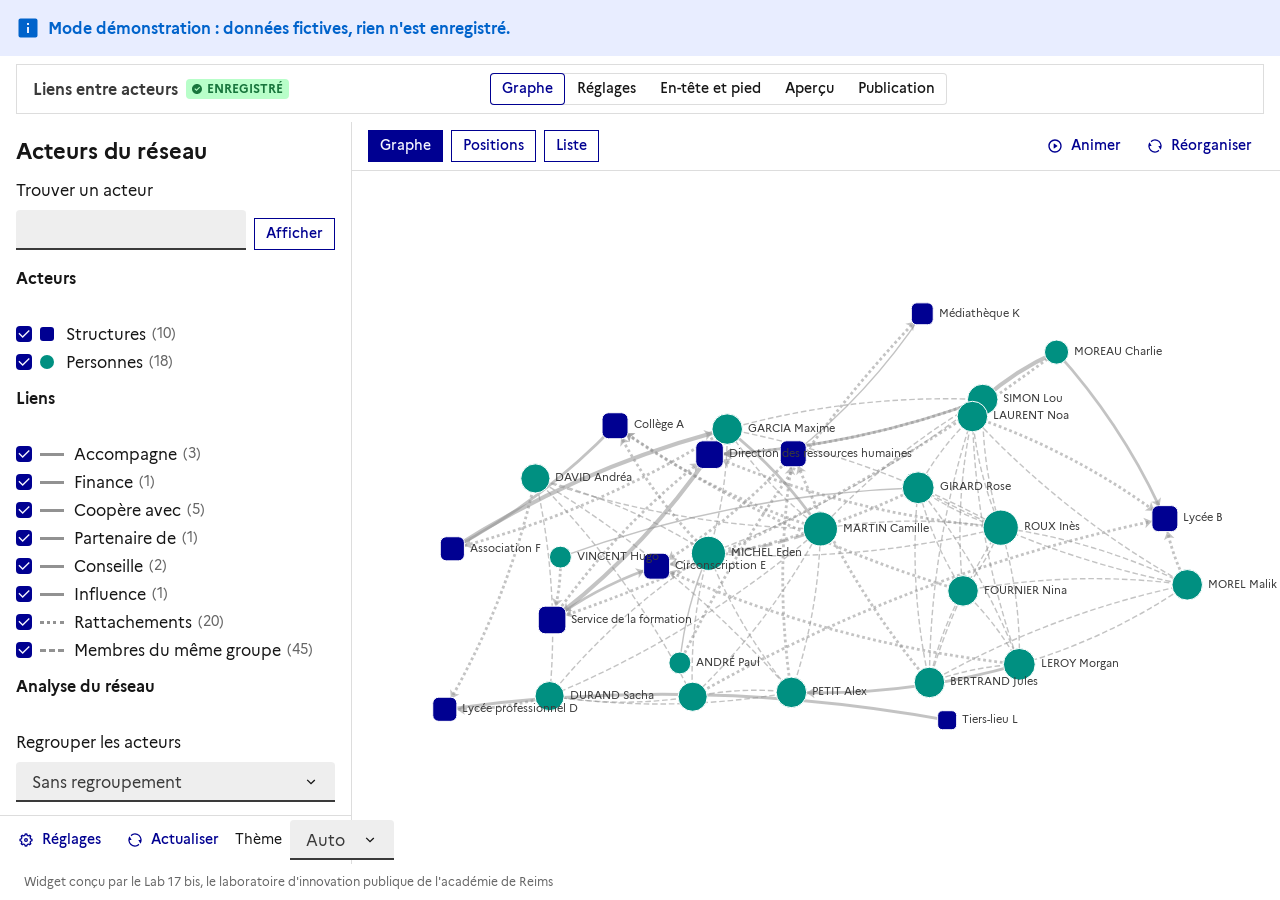
==== v1/index.html @ 30cc1d92 "Publication : adresse à identifiant long refusée avec explication Co-Authored-By: Claude Sonnet 5.5 " ====
<!DOCTYPE html>
<html lang="fr" data-fr-theme="light">
<head>
  <meta charset="utf-8">
  <meta http-equiv="Content-Security-Policy" content="default-src 'self'; script-src 'self' 'unsafe-eval' https://docs.getgrist.com; style-src 'self' 'unsafe-inline' https://cdn.jsdelivr.net; img-src 'self' data: blob: https:; font-src 'self' data: https://cdn.jsdelivr.net; connect-src 'self' https: http://localhost:* http://127.0.0.1:*; frame-src 'self' https:; worker-src 'self' blob:; object-src 'none'; base-uri 'none'; form-action 'self'">
  <meta name="viewport" content="width=device-width, initial-scale=1">
  <title>Liens entre acteurs</title>
  <link rel="stylesheet" href="vendor/dsfr/dsfr.min.css">
  <link rel="stylesheet" href="vendor/dsfr/utility/icons/icons.min.css">
  <link rel="stylesheet" href="commun/page.css?v=2">
  <link rel="stylesheet" href="commun/configuration.css?v=7">
  <link rel="stylesheet" href="commun/grist-public.css?v=1">
  <link rel="stylesheet" href="css/app.css?v=4">
  <script src="https://docs.getgrist.com/grist-plugin-api.js"></script>
</head>
<body>
  <a class="fr-link gg-evitement" href="#gg-panneau">Aller au panneau des acteurs</a>
  <div id="entete"></div>
  <div id="gg-demo" class="fr-notice fr-notice--info" hidden>
    <div class="gg-marge">
      <div class="fr-notice__body">
        <p class="fr-notice__title">Mode démonstration : données fictives, rien n'est enregistré.</p>
      </div>
    </div>
  </div>
  <div id="gg-coque"></div>
  <main class="gg-cadre">
    <div class="gg-cote">
      <div id="gg-panneau" class="gg-panneau" tabindex="-1"><p>Chargement…</p></div>
      <div class="gg-pied">
        <button type="button" class="fr-btn fr-btn--sm fr-btn--tertiary-no-outline fr-icon-settings-5-line fr-btn--icon-left" id="gg-reglages" data-ecriture>Réglages</button>
        <button type="button" class="fr-btn fr-btn--sm fr-btn--tertiary-no-outline fr-icon-refresh-line fr-btn--icon-left" id="gg-actualiser">Actualiser</button>
        <label class="fr-label gg-theme-label" for="gg-theme">Thème</label>
        <select class="fr-select fr-select--sm gg-theme" id="gg-theme">
          <option value="auto">Auto</option>
          <option value="light">Clair</option>
          <option value="dark">Sombre</option>
        </select>
      </div>
    </div>
    <div class="gg-principal">
      <div class="gg-barre">
        <div class="gg-vues" role="group" aria-label="Vue">
          <button type="button" class="fr-btn fr-btn--sm" data-vue="graphe" aria-pressed="true">Graphe</button>
          <button type="button" class="fr-btn fr-btn--sm fr-btn--secondary" data-vue="positions" aria-pressed="false">Positions</button>
          <button type="button" class="fr-btn fr-btn--sm fr-btn--secondary" data-vue="liste" aria-pressed="false">Liste</button>
        </div>
        <div class="gg-mouvement">
          <p id="gg-statut" class="fr-text--xs gg-statut" aria-live="polite"></p>
          <button type="button" class="fr-btn fr-btn--sm fr-btn--tertiary-no-outline fr-icon-play-line fr-btn--icon-left" id="gg-animer" aria-pressed="false">Animer</button>
          <button type="button" class="fr-btn fr-btn--sm fr-btn--tertiary-no-outline fr-icon-refresh-line fr-btn--icon-left" id="gg-reorganiser" title="Recalculer la disposition du graphe">Réorganiser</button>
        </div>
      </div>
      <div id="gg-info" class="gg-info"></div>
      <div id="gg-graphe" class="gg-graphe" role="img" aria-label="Graphe des liens entre acteurs. La vue Liste en donne le contenu sous forme de tableaux."></div>
      <div id="gg-liste" class="gg-liste" hidden></div>
    </div>
  </main>
  <div id="pied"></div>
  <script src="vendor/echarts/echarts.min.js"></script>
  <script src="vendor/echarts/langFR.js"></script>
  <script src="commun/page-dsfr.js?v=3"></script>
  <script src="commun/page-editeur.js?v=1"></script>
  <script src="commun/configuration.js?v=10"></script>
  <script src="commun/grist-public.js?v=1"></script>
  <script src="js/app.js?v=6"></script>
</body>
</html>
---- v1/commun/page.css ----
/* En-tête, pied de page et formulaire de réglage communs (questionnaire, catalogue, suivi-projet). */

.pd-entete .fr-header__operator img.pd-logo {
  display: block;
}

.pd-entete .pd-accueil {
  background-image: none;
}

.pd-pied-marques {
  display: flex;
  flex-wrap: wrap;
  align-items: center;
  gap: 1.5rem 2rem;
}

.pd-pied-marques .fr-logo {
  margin: 0;
}

.pd-pied {
  margin-top: 3rem;
}

/* Mention de l'auteur des widgets */
.pd-credit {
  flex-basis: 100%;
  margin: .5rem 0 0;
  font-size: .75rem;
  line-height: 1.25rem;
  color: var(--text-mention-grey);
}
.pd-pied--credit {
  margin-top: 1rem;
  padding: .5rem 1.5rem;
}
.pd-pied--credit .pd-credit { margin: 0; }
.pd-credit--seul { margin: 0; padding: .5rem 1.5rem; }
@media print { .pd-credit { color: #000; } }

/* Formulaire de réglage */
.pe-section {
  margin-top: 2rem;
  padding-top: 1rem;
  border-top: 1px solid var(--border-default-grey);
}

.pe-ligne {
  padding: 1rem;
  margin-bottom: 1rem;
  background: var(--background-alt-grey);
}

.pe-apercu {
  display: block;
  max-height: 5rem;
  max-width: 100%;
  width: auto;
  background: #fff;
  border: 1px solid var(--border-default-grey);
  padding: 0.25rem;
}

.pe-couleur {
  display: flex;
  align-items: center;
  gap: 1rem;
  margin-top: 0.5rem;
}

.pe-couleur input[type="color"] {
  width: 3rem;
  height: 2.5rem;
  border: 1px solid var(--border-default-grey);
  padding: 0;
}

.pe-vide {
  color: var(--text-mention-grey);
  margin: 0;
}

.pd-pied-sans-marque .fr-footer__content { flex-basis: 100%; max-width: 100%; margin-left: 0; }
---- v1/commun/configuration.css ----
/* Page de configuration commune (ConfigLab). */
.cl-barre { display: flex; flex-wrap: wrap; gap: .75rem 1rem; align-items: center; justify-content: space-between; padding: .5rem 1rem; margin-bottom: 1rem; background: var(--background-default-grey); border: 1px solid var(--border-default-grey); }
.cl-titre { display: flex; gap: .5rem; align-items: center; }
.cl-nom { margin: 0; font-weight: 700; }
.cl-barre .fr-segmented { margin: 0; }
.cl-barre .cl-actions { margin: 0; align-items: center; }
.cl-barre .cl-actions > li, .cl-barre .cl-actions .fr-btn { margin: 0; }
.cl-barre .cl-actions > li { padding: 0; display: flex; align-items: center; } /* bouton Enregistrer aligné sur la barre d'onglets (2026-11-27) */
.cl-barre .fr-segmented { margin-left: auto; margin-right: auto; } /* onglets toujours centrés */
.cl-message:empty { display: none; }
.cl-message { margin-bottom: 1rem; }
.cl-panneau { max-width: 48rem; padding: 1.5rem; background: var(--background-default-grey); border: 1px solid var(--border-default-grey); }
.cl-section[hidden] { display: none; }
.cl-code { font-family: ui-monospace, SFMono-Regular, Menlo, Consolas, monospace; font-size: .8125rem; }
.cl-apercu { border: 1px solid var(--border-default-grey); background: var(--background-default-grey); }
.cl-apercu .pd-pied { margin-top: 0; }
.cl-apercu__contenu { min-height: 8rem; }

/* Bouton d'accès à la configuration, placé en haut de l'outil (ajout 2026-11-24) */
.cl-acces { text-align: right; margin: .5rem 0; }
@media print { .cl-acces { display: none !important; } }

/* Onglet Vue : l'outil prend toute la place, sans les boutons d'enregistrement (ajout 2026-11-24) */
.cl-sur-vue .cl-actions { visibility: hidden; } /* place du bouton réservée : la barre ne saute plus (2026-11-27) */ /* la pastille « Enregistré » reste visible sur toutes les pages (2026-11-27) */
.cl-section[data-cl-section="vue"] { min-width: 0; }
---- v1/commun/grist-public.css ----
/* Mode public : lecture seule, aucune commande d'écriture ni de réglage. */
.gp-public .gp-ecriture,
.gp-public [data-ecriture],
.gp-public .cl-barre,
.gp-public .cl-actions {
  display: none !important;
}
/* Page intégrée dans un autre site : ni en-tête ni pied propres. */
.gp-integre #entete,
.gp-integre #pied,
.gp-integre .gp-hors-integre {
  display: none !important;
}
---- v1/css/app.css ----
/* Mise en page propre à grist-graphe. Les composants viennent du DSFR. */

html, body { height: 100%; }
body { background: var(--background-default-grey); color: var(--text-default-grey); display: flex; flex-direction: column; margin: 0; }
.gg-marge { padding-left: 1rem; padding-right: 1rem; }
.gg-evitement { position: absolute; left: -999px; }
.gg-evitement:focus { left: 1rem; top: .5rem; z-index: 2000; background: var(--background-default-grey); }

.gg-cadre { flex: 1; min-height: 0; display: grid; grid-template-columns: minmax(16rem, 22rem) 1fr; }
.gg-cote { display: flex; flex-direction: column; min-height: 0; border-right: 1px solid var(--border-default-grey); }
.gg-panneau { flex: 1; overflow-y: auto; padding: 1rem; }
.gg-panneau:focus { outline: none; }
.gg-principal { display: flex; flex-direction: column; min-height: 0; min-width: 0; }
.gg-barre { display: flex; flex-wrap: wrap; justify-content: space-between; align-items: center; gap: .5rem; padding: .5rem 1rem; border-bottom: 1px solid var(--border-default-grey); }
.gg-vues { display: flex; gap: .5rem; }
.gg-vues .fr-btn, .gg-barre > .fr-btn, .gg-mouvement .fr-btn { margin: 0; }
.gg-mouvement { display: flex; flex-wrap: wrap; align-items: center; gap: .25rem; margin-left: auto; }
.gg-statut { margin: 0 .5rem 0 0; color: var(--text-mention-grey); }
.gg-statut:empty { display: none; }
.gg-graphe { flex: 1; min-height: 20rem; }
.gg-liste { flex: 1; overflow: auto; padding: 1rem; }
.gg-info:empty { display: none; }
.gg-info { padding: .5rem 1rem 0; }
.gg-callout { margin: 1rem 0; }
.gg-legende-positions { margin: 0; color: var(--text-mention-grey); }
@media (max-width: 48em) {
  html, body { height: auto; }
  .gg-cadre { display: flex; flex-direction: column; }
  .gg-principal { order: 1; }
  .gg-graphe { height: 60vh; flex: none; }
  .gg-cote { order: 2; border-right: 0; border-top: 1px solid var(--border-default-grey); }
  .gg-panneau { overflow: visible; }
}

.gg-pied { display: flex; flex-wrap: nowrap; align-items: center; gap: .25rem; padding: .25rem .5rem; border-top: 1px solid var(--border-default-grey); }
.gg-pied .fr-btn { margin: 0; flex: none; }
.gg-theme-label { margin: 0 0 0 auto; font-size: .875rem; }
.gg-pied .fr-select { width: 6.5rem; margin: 0 0 0 .25rem; flex: none; }

.gg-titre { margin-bottom: .75rem; }
.gg-alerte { margin-bottom: 1rem; }
.gg-compte { color: var(--text-mention-grey); font-size: .875rem; font-weight: 400; }
.gg-trouver { display: flex; align-items: flex-end; gap: .5rem; margin-bottom: 1rem; }
.gg-trouver .fr-input-group { flex: 1; margin: 0; }
.gg-trouver .fr-btn { margin: 0; flex: none; }
.gg-filtre { margin-bottom: .5rem; }
.gg-filtre .fr-fieldset__legend { padding-bottom: .5rem; }
.gg-filtre .fr-fieldset__element { margin-bottom: .25rem; }
.gg-filtre .fr-label { display: flex; align-items: center; gap: .375rem; }
.gg-pastille { display: inline-block; flex: none; width: .875rem; height: .875rem; margin-right: .375rem; vertical-align: middle; }
.gg-pastille--circle { border-radius: 50%; }
.gg-pastille--roundRect { border-radius: 3px; }
.gg-pastille--diamond { transform: rotate(45deg) scale(.85); }
.gg-trait { display: inline-block; width: 1.5rem; border-top: 3px solid #929292; margin-right: .25rem; }
.gg-trait--dashed { border-top-style: dashed; }
.gg-trait--dotted { border-top-style: dotted; }
.gg-legende-types { list-style: none; padding: 0; margin: 0 0 1rem; font-size: .875rem; }
.gg-legende-types li { padding: .125rem 0; }
.gg-top { padding-left: 1.25rem; margin: 0; }
.gg-encart { margin-top: 1rem; padding: .75rem; background: var(--background-alt-blue-france); }

.gg-retour { margin-bottom: .5rem; }
.gg-fiche__cat { display: flex; align-items: center; font-size: .875rem; font-weight: 700; margin-bottom: .25rem; }
#gg-fiche-titre:focus, #gg-reglages-titre:focus { outline: 2px solid #0a76f6; outline-offset: 2px; }
.gg-infos { font-size: .875rem; margin: 0 0 1rem; padding: 0; }
.gg-infos dt { font-weight: 700; padding: 0; margin: 0; }
.gg-infos dd { margin: 0 0 .5rem; padding: 0; }
.gg-notes { display: grid; grid-template-columns: 1fr 1fr; gap: .5rem; }
.gg-notes .fr-select-group { margin: 0; }
.gg-type-lien { font-weight: 700; font-size: .875rem; margin: .75rem 0 .25rem; }
.gg-voisins { list-style: none; padding: 0; margin: 0; }
.gg-voisins li { display: flex; justify-content: space-between; align-items: center; gap: .5rem; padding: .125rem 0; border-bottom: 1px solid var(--border-default-grey); }
.gg-suppr { margin: 0; flex: none; }
.gg-details { margin-top: 1rem; border: 1px solid var(--border-default-grey); padding: .5rem .75rem; }
.gg-details summary { cursor: pointer; font-weight: 700; font-size: .875rem; color: var(--text-action-high-blue-france); }
.gg-form-lien { margin-top: .75rem; }
.gg-form-lien .fr-input-group, .gg-form-lien .fr-select-group { margin-bottom: .75rem; }
.gg-chemin { font-size: .875rem; margin: .75rem 0 .5rem; padding-left: 1.25rem; }

.gg-reglage-table { border-top: 1px solid var(--border-default-grey); padding: .5rem 0; }
.gg-reglage-cols { display: grid; grid-template-columns: 1fr 1fr; gap: .5rem; margin-top: .5rem; }
.gg-reglage-cols .fr-select-group, .gg-reglage-cols .fr-input-group { margin: 0; }
.gg-liste-vue .fr-table { margin-bottom: 1rem; }

/* Page de configuration unique : on masque ce que la barre de configuration fait déjà (ajout 2026-11-24) */
#gg-reglages-zone .gg-retour, #gg-reglages-zone #gg-reglages-titre, #gg-reglages-zone .gg-actions-reglages { display: none; }

/* Coque à onglets (ajout 2026-11-24) */
#gg-coque { flex: 1; min-height: 0; display: flex; flex-direction: column; }
#gg-coque > .cl-barre { margin: .5rem 1rem; flex: none; }
#gg-coque > .cl-message { flex: none; padding: 0 1rem; }
#gg-coque > .cl-section[data-cl-section="vue"]:not([hidden]) { flex: 1; min-height: 0; display: flex; }
#gg-coque > .cl-section[data-cl-section="vue"] > .gg-cadre { flex: 1; }
#gg-coque > .cl-section:not([data-cl-section="vue"]):not([hidden]) { padding: 0 1rem 1rem; overflow-y: auto; }

/* Page publique : lecture seule, aucune commande d'écriture. */
.gp-public [data-supprimer-lien],
.gp-public [data-retirer-participation],
.gp-public [data-action="ajouter-participation"],
.gp-public [data-action="ajouter-colonnes"],
.gp-public [data-action="creer-liens"],
.gp-public .gg-encart,
.gp-public details:has([data-form="lien"]),
.gp-public .fr-select-group:has([data-note]) {
  display: none !important;
}

/* Analyse du réseau : groupes à mettre en avant (ajout 2026-11-25) */
.gg-analyse .fr-select-group { margin-bottom: .5rem; }
.gg-analyse .fr-select-group .fr-label { display: block; }
.gg-groupes { margin: 0; }
.gg-groupes .fr-tag { max-width: 100%; }
.gg-groupes .gg-pastille { margin-right: .25rem; width: .75rem; height: .75rem; }
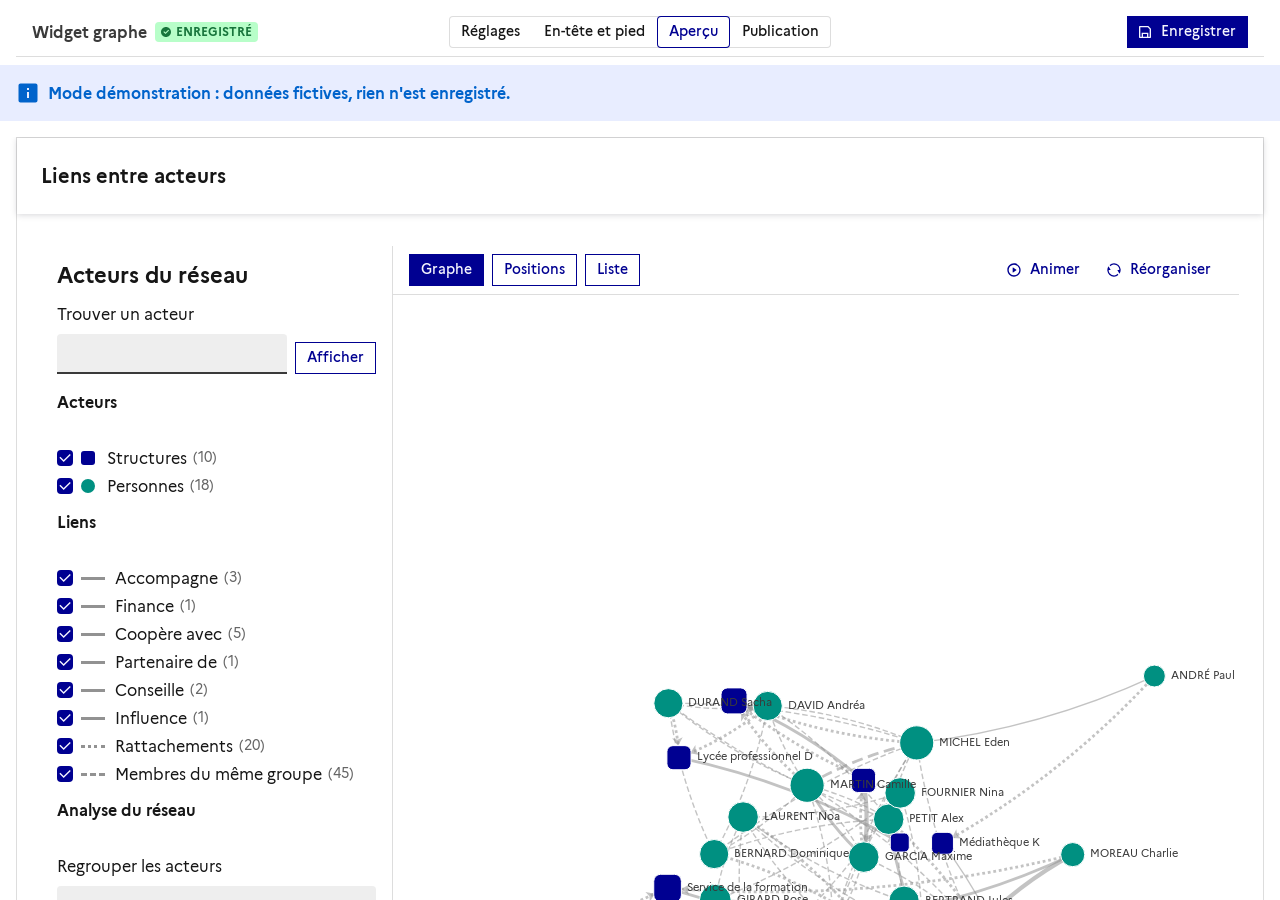
==== commit 64de3394: "Barre commune de l'éditeur et choix éditeur ou page d'usage par vue Grist Co-Authored-By: Claude Opu" ====
--- a/v1/index.html
+++ b/v1/index.html
@@ -8,7 +8,8 @@
   <link rel="stylesheet" href="vendor/dsfr/dsfr.min.css">
   <link rel="stylesheet" href="vendor/dsfr/utility/icons/icons.min.css">
   <link rel="stylesheet" href="commun/page.css?v=2">
-  <link rel="stylesheet" href="commun/configuration.css?v=7">
+  <link rel="stylesheet" href="commun/barre.css?v=1">
+  <link rel="stylesheet" href="commun/configuration.css?v=8">
   <link rel="stylesheet" href="commun/grist-public.css?v=1">
   <link rel="stylesheet" href="css/app.css?v=4">
   <script src="https://docs.getgrist.com/grist-plugin-api.js"></script>
@@ -61,8 +62,9 @@
   <script src="vendor/echarts/langFR.js"></script>
   <script src="commun/page-dsfr.js?v=3"></script>
   <script src="commun/page-editeur.js?v=1"></script>
-  <script src="commun/configuration.js?v=10"></script>
+  <script src="commun/barre.js?v=1"></script>
+  <script src="commun/configuration.js?v=11"></script>
   <script src="commun/grist-public.js?v=1"></script>
-  <script src="js/app.js?v=6"></script>
+  <script src="js/app.js?v=7"></script>
 </body>
 </html>
--- a/v1/commun/barre.css
+++ b/v1/commun/barre.css
@@ -0,0 +1,24 @@
+/* Barre commune de l'éditeur des widgets (BarreLab). Fichier partagé : même copie dans chaque dépôt. */
+.cl-barre { position: sticky; top: 0; z-index: 750; display: flex; flex-wrap: wrap; gap: .5rem 1rem; align-items: center; padding: .5rem 1rem; margin-bottom: 1rem; background: var(--background-default-grey); border-bottom: 1px solid var(--border-default-grey); }
+.cl-titre { display: flex; gap: .5rem; align-items: center; flex: 1 1 0; min-width: 12rem; }
+.cl-nom { margin: 0; font-weight: 700; }
+.cl-titre .fr-badge { margin: 0; }
+.cl-onglets { flex: 0 1 auto; display: flex; justify-content: center; }
+.cl-barre .fr-segmented { margin: 0; }
+.cl-actions { flex: 1 1 0; display: flex; gap: .5rem; justify-content: flex-end; align-items: center; min-width: 10rem; }
+.cl-actions .fr-btn { margin: 0; white-space: nowrap; }
+.cl-sous { flex: 1 0 100%; display: flex; justify-content: center; padding-top: .25rem; border-top: 1px solid var(--border-default-grey); }
+.cl-sous[hidden] { display: none; }
+
+/* Éditeur : l'en-tête et le pied de page du widget ne s'affichent que dans l'onglet Aperçu. */
+.cl-mode-editeur #entete, .cl-mode-editeur #pied { display: none; }
+
+/* Page d'usage : pas de barre ; un lien discret en bas de page rouvre l'éditeur. */
+.cl-mode-page .cl-barre, .cl-mode-page .cl-config, .cl-mode-page .cl-avis-apercu { display: none !important; }
+.cl-editer { display: none; margin: 1rem auto; max-width: 78rem; padding: 0 1rem; text-align: right; }
+.cl-mode-page .cl-editer { display: block; }
+@media print { .cl-barre, .cl-editer { display: none !important; } }
+
+/* Accès aux réglages : la barre suffit, les anciens liens et boutons « Réglages » ou « Configurer » de l'outil sont masqués. */
+a[href="#/reglages"], a[href="#reglages"], li:has(> a[href="#/reglages"]), #gc-reglages, #gg-reglages { display: none !important; }
+.cl-mode-page .ed-message .fr-alert--info, .cl-mode-page .ed-message .fr-alert--success { display: none; }
--- a/v1/commun/configuration.css
+++ b/v1/commun/configuration.css
@@ -1,25 +1,16 @@
-/* Page de configuration commune (ConfigLab). */
-.cl-barre { display: flex; flex-wrap: wrap; gap: .75rem 1rem; align-items: center; justify-content: space-between; padding: .5rem 1rem; margin-bottom: 1rem; background: var(--background-default-grey); border: 1px solid var(--border-default-grey); }
-.cl-titre { display: flex; gap: .5rem; align-items: center; }
-.cl-nom { margin: 0; font-weight: 700; }
-.cl-barre .fr-segmented { margin: 0; }
-.cl-barre .cl-actions { margin: 0; align-items: center; }
-.cl-barre .cl-actions > li, .cl-barre .cl-actions .fr-btn { margin: 0; }
-.cl-barre .cl-actions > li { padding: 0; display: flex; align-items: center; } /* bouton Enregistrer aligné sur la barre d'onglets (2026-11-27) */
-.cl-barre .fr-segmented { margin-left: auto; margin-right: auto; } /* onglets toujours centrés */
+/* Page de configuration commune (ConfigLab). La barre elle-même est dans barre.css (BarreLab). */
 .cl-message:empty { display: none; }
 .cl-message { margin-bottom: 1rem; }
+.cl-config > .fr-notice { margin: 0 0 1rem; }
 .cl-panneau { max-width: 48rem; padding: 1.5rem; background: var(--background-default-grey); border: 1px solid var(--border-default-grey); }
 .cl-section[hidden] { display: none; }
+.cl-section[data-cl-section="vue"] { display: none; }
 .cl-code { font-family: ui-monospace, SFMono-Regular, Menlo, Consolas, monospace; font-size: .8125rem; }
 .cl-apercu { border: 1px solid var(--border-default-grey); background: var(--background-default-grey); }
 .cl-apercu .pd-pied { margin-top: 0; }
 .cl-apercu__contenu { min-height: 8rem; }
+.cl-mode { margin-bottom: 2rem; padding-bottom: 1.5rem; border-bottom: 1px solid var(--border-default-grey); }
 
 /* Bouton d'accès à la configuration, placé en haut de l'outil (ajout 2026-11-24) */
 .cl-acces { text-align: right; margin: .5rem 0; }
 @media print { .cl-acces { display: none !important; } }
-
-/* Onglet Vue : l'outil prend toute la place, sans les boutons d'enregistrement (ajout 2026-11-24) */
-.cl-sur-vue .cl-actions { visibility: hidden; } /* place du bouton réservée : la barre ne saute plus (2026-11-27) */ /* la pastille « Enregistré » reste visible sur toutes les pages (2026-11-27) */
-.cl-section[data-cl-section="vue"] { min-width: 0; }
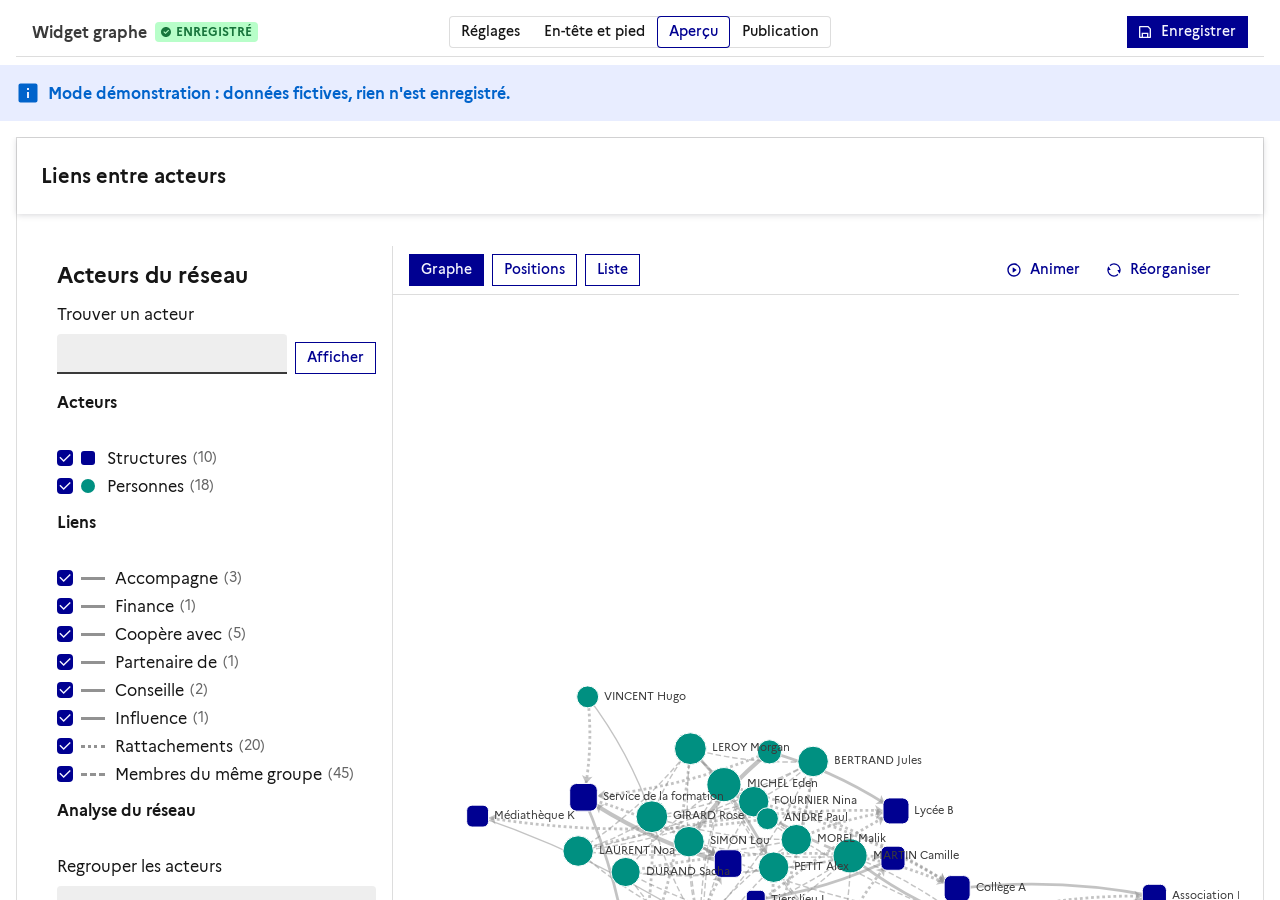
==== commit eb67c5d9: "Affichage de la vue : rappel d'enregistrer le choix dans Grist Co-Authored-By: Claude Opus 5.5 <nore" ====
--- a/v1/index.html
+++ b/v1/index.html
@@ -62,8 +62,8 @@
   <script src="vendor/echarts/langFR.js"></script>
   <script src="commun/page-dsfr.js?v=3"></script>
   <script src="commun/page-editeur.js?v=1"></script>
-  <script src="commun/barre.js?v=1"></script>
-  <script src="commun/configuration.js?v=11"></script>
+  <script src="commun/barre.js?v=2"></script>
+  <script src="commun/configuration.js?v=12"></script>
   <script src="commun/grist-public.js?v=1"></script>
   <script src="js/app.js?v=7"></script>
 </body>
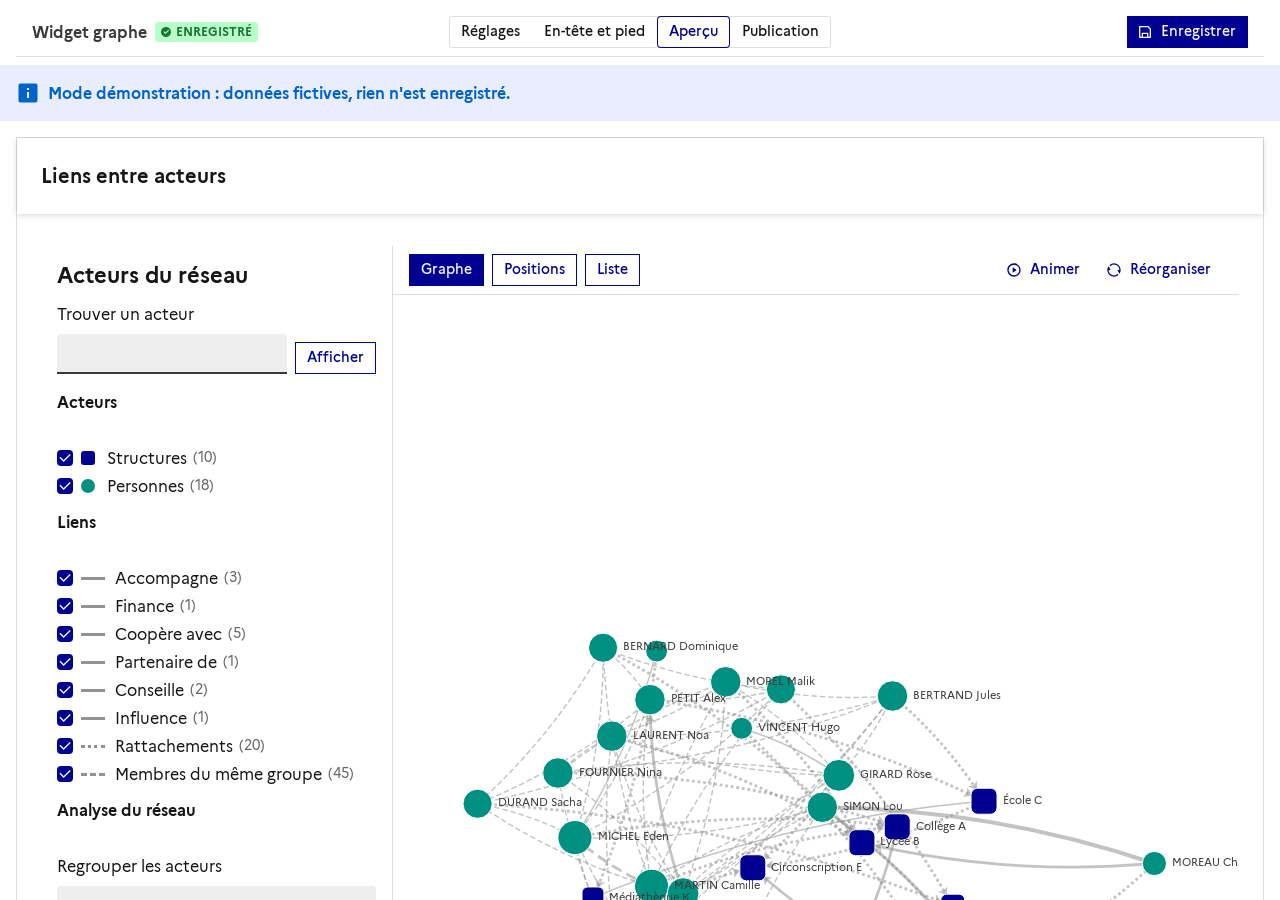
==== commit cc119709: "Message commun quand le widget ne peut pas lire le document Co-Authored-By: Claude Opus 5.5 <noreply" ====
--- a/v1/index.html
+++ b/v1/index.html
@@ -8,7 +8,7 @@
   <link rel="stylesheet" href="vendor/dsfr/dsfr.min.css">
   <link rel="stylesheet" href="vendor/dsfr/utility/icons/icons.min.css">
   <link rel="stylesheet" href="commun/page.css?v=2">
-  <link rel="stylesheet" href="commun/barre.css?v=1">
+  <link rel="stylesheet" href="commun/barre.css?v=2">
   <link rel="stylesheet" href="commun/configuration.css?v=8">
   <link rel="stylesheet" href="commun/grist-public.css?v=1">
   <link rel="stylesheet" href="css/app.css?v=4">
@@ -62,7 +62,7 @@
   <script src="vendor/echarts/langFR.js"></script>
   <script src="commun/page-dsfr.js?v=3"></script>
   <script src="commun/page-editeur.js?v=1"></script>
-  <script src="commun/barre.js?v=2"></script>
+  <script src="commun/barre.js?v=3"></script>
   <script src="commun/configuration.js?v=12"></script>
   <script src="commun/grist-public.js?v=1"></script>
   <script src="js/app.js?v=7"></script>
--- a/v1/commun/barre.css
+++ b/v1/commun/barre.css
@@ -22,3 +22,7 @@
 /* Accès aux réglages : la barre suffit, les anciens liens et boutons « Réglages » ou « Configurer » de l'outil sont masqués. */
 a[href="#/reglages"], a[href="#reglages"], li:has(> a[href="#/reglages"]), #gc-reglages, #gg-reglages { display: none !important; }
 .cl-mode-page .ed-message .fr-alert--info, .cl-mode-page .ed-message .fr-alert--success { display: none; }
+
+/* Widget sans accès au document : seul le message reste visible. */
+.lab-sans-acces > *:not(.lab-acces) { display: none !important; }
+.lab-acces { margin: 1rem; }
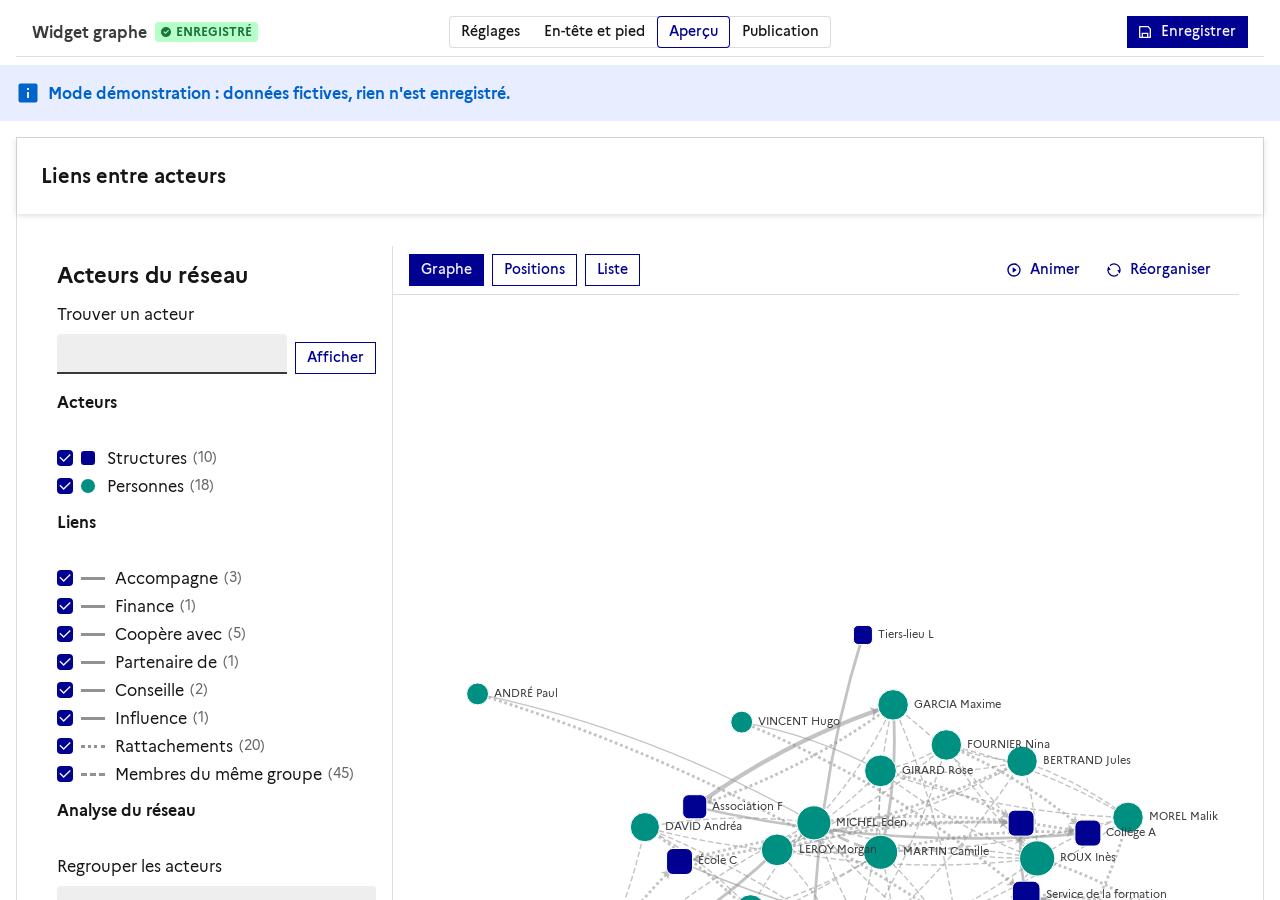
==== commit d6868fea: "Barre : nom et statut sur une ligne Co-Authored-By: Claude Opus 5.5 <noreply@anthropic.com> Claude-S" ====
--- a/v1/index.html
+++ b/v1/index.html
@@ -8,7 +8,7 @@
   <link rel="stylesheet" href="vendor/dsfr/dsfr.min.css">
   <link rel="stylesheet" href="vendor/dsfr/utility/icons/icons.min.css">
   <link rel="stylesheet" href="commun/page.css?v=2">
-  <link rel="stylesheet" href="commun/barre.css?v=2">
+  <link rel="stylesheet" href="commun/barre.css?v=3">
   <link rel="stylesheet" href="commun/configuration.css?v=8">
   <link rel="stylesheet" href="commun/grist-public.css?v=1">
   <link rel="stylesheet" href="css/app.css?v=4">
--- a/v1/commun/barre.css
+++ b/v1/commun/barre.css
@@ -1,8 +1,10 @@
 /* Barre commune de l'éditeur des widgets (BarreLab). Fichier partagé : même copie dans chaque dépôt. */
 .cl-barre { position: sticky; top: 0; z-index: 750; display: flex; flex-wrap: wrap; gap: .5rem 1rem; align-items: center; padding: .5rem 1rem; margin-bottom: 1rem; background: var(--background-default-grey); border-bottom: 1px solid var(--border-default-grey); }
 .cl-titre { display: flex; gap: .5rem; align-items: center; flex: 1 1 0; min-width: 12rem; }
-.cl-nom { margin: 0; font-weight: 700; }
-.cl-titre .fr-badge { margin: 0; }
+.cl-nom { margin: 0; font-weight: 700; white-space: nowrap; }
+.cl-titre .fr-badge { margin: 0; white-space: nowrap; }
+/* Le nom et le statut tiennent sur une ligne : la barre ne change pas de hauteur quand le statut change. */
+.cl-titre { min-width: max-content; }
 .cl-onglets { flex: 0 1 auto; display: flex; justify-content: center; }
 .cl-barre .fr-segmented { margin: 0; }
 .cl-actions { flex: 1 1 0; display: flex; gap: .5rem; justify-content: flex-end; align-items: center; min-width: 10rem; }
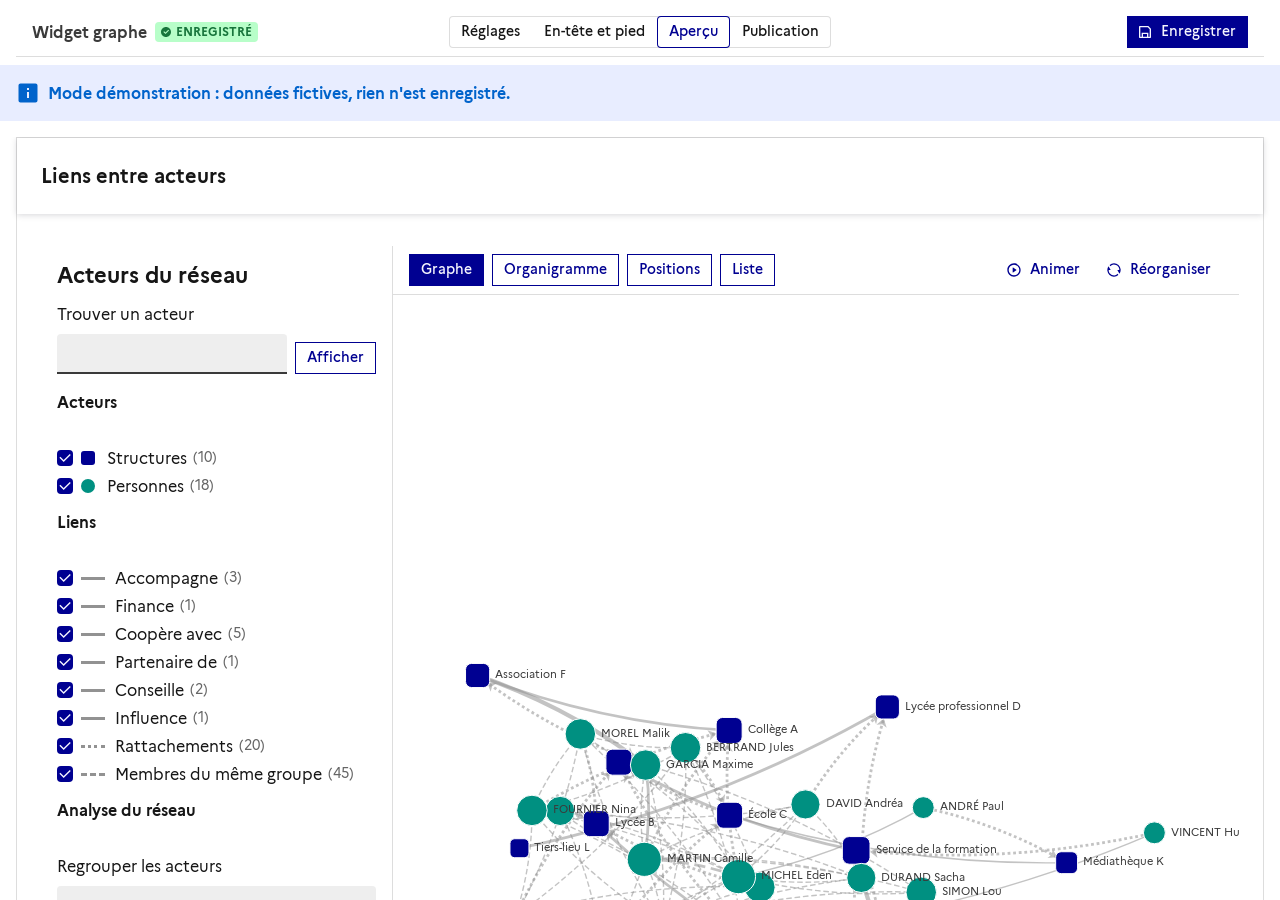
==== commit f8dc645c: "Lot 5 : vue Organigramme (arbre des rattachements, colonnes de personnes, réglages) et tests fiabili" ====
--- a/v1/index.html
+++ b/v1/index.html
@@ -43,6 +43,7 @@
       <div class="gg-barre">
         <div class="gg-vues" role="group" aria-label="Vue">
           <button type="button" class="fr-btn fr-btn--sm" data-vue="graphe" aria-pressed="true">Graphe</button>
+          <button type="button" class="fr-btn fr-btn--sm fr-btn--secondary" data-vue="organigramme" aria-pressed="false">Organigramme</button>
           <button type="button" class="fr-btn fr-btn--sm fr-btn--secondary" data-vue="positions" aria-pressed="false">Positions</button>
           <button type="button" class="fr-btn fr-btn--sm fr-btn--secondary" data-vue="liste" aria-pressed="false">Liste</button>
         </div>
@@ -65,6 +66,6 @@
   <script src="commun/barre.js?v=3"></script>
   <script src="commun/configuration.js?v=12"></script>
   <script src="commun/grist-public.js?v=1"></script>
-  <script src="js/app.js?v=7"></script>
+  <script src="js/app.js?v=8"></script>
 </body>
 </html>
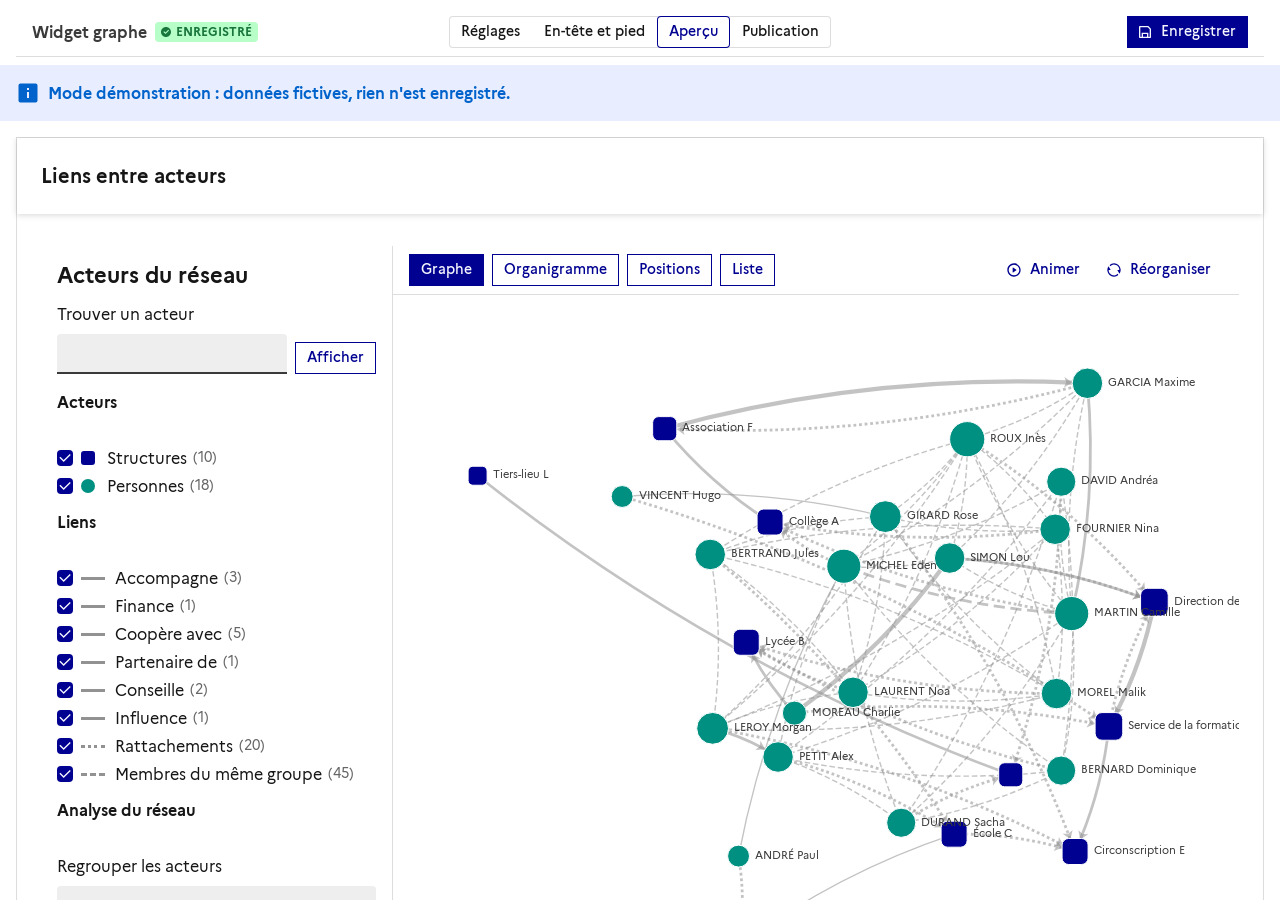
==== commit a750920c: "Zone du graphe à la hauteur de l'écran dans l'éditeur Co-Authored-By: Claude Opus 5.5 <noreply@anthr" ====
--- a/v1/index.html
+++ b/v1/index.html
@@ -11,7 +11,7 @@
   <link rel="stylesheet" href="commun/barre.css?v=3">
   <link rel="stylesheet" href="commun/configuration.css?v=8">
   <link rel="stylesheet" href="commun/grist-public.css?v=1">
-  <link rel="stylesheet" href="css/app.css?v=4">
+  <link rel="stylesheet" href="css/app.css?v=5">
   <script src="https://docs.getgrist.com/grist-plugin-api.js"></script>
 </head>
 <body>
--- a/v1/css/app.css
+++ b/v1/css/app.css
@@ -7,6 +7,9 @@
 .gg-evitement:focus { left: 1rem; top: .5rem; z-index: 2000; background: var(--background-default-grey); }
 
 .gg-cadre { flex: 1; min-height: 0; display: grid; grid-template-columns: minmax(16rem, 22rem) 1fr; }
+/* Dans l'éditeur (Aperçu), la page n'a pas de hauteur fixe : sans plafond, la zone du graphe s'allongeait jusqu'au bas
+   du panneau de gauche et le graphe, centré, apparaissait très bas. Le panneau défile, le graphe tient dans l'écran. */
+.gg-cadre { height: max(32rem, calc(100vh - 7rem)); grid-template-rows: minmax(0, 1fr); }
 .gg-cote { display: flex; flex-direction: column; min-height: 0; border-right: 1px solid var(--border-default-grey); }
 .gg-panneau { flex: 1; overflow-y: auto; padding: 1rem; }
 .gg-panneau:focus { outline: none; }
@@ -25,7 +28,7 @@
 .gg-legende-positions { margin: 0; color: var(--text-mention-grey); }
 @media (max-width: 48em) {
   html, body { height: auto; }
-  .gg-cadre { display: flex; flex-direction: column; }
+  .gg-cadre { display: flex; flex-direction: column; height: auto; }
   .gg-principal { order: 1; }
   .gg-graphe { height: 60vh; flex: none; }
   .gg-cote { order: 2; border-right: 0; border-top: 1px solid var(--border-default-grey); }
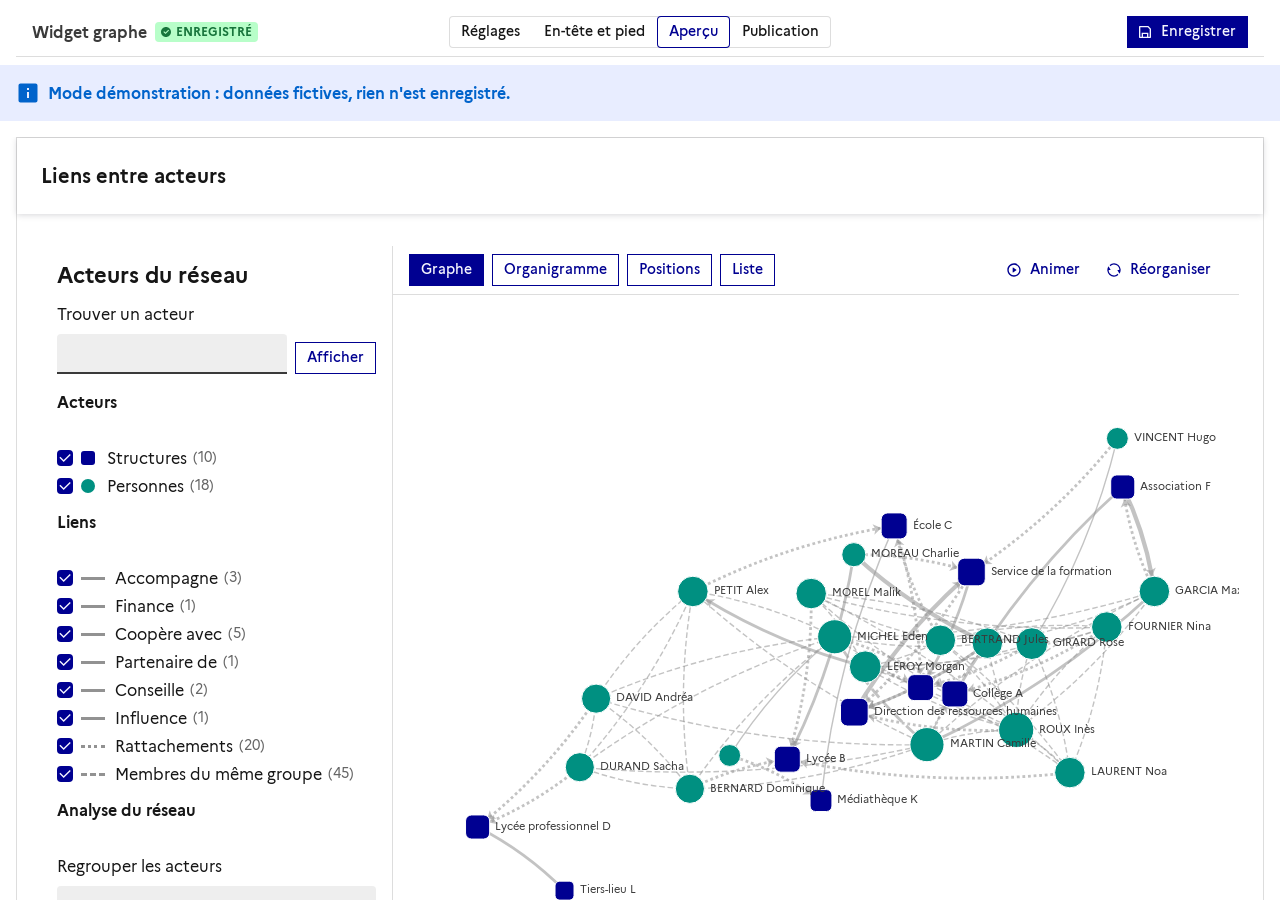
==== commit bd8ba18e: "Barre de l'éditeur : statut « Non enregistré », actions immédiates hors réglages Co-Authored-By: Cla" ====
--- a/v1/index.html
+++ b/v1/index.html
@@ -64,7 +64,7 @@
   <script src="commun/page-dsfr.js?v=3"></script>
   <script src="commun/page-editeur.js?v=1"></script>
   <script src="commun/barre.js?v=3"></script>
-  <script src="commun/configuration.js?v=12"></script>
+  <script src="commun/configuration.js?v=13"></script>
   <script src="commun/grist-public.js?v=1"></script>
   <script src="js/app.js?v=8"></script>
 </body>
